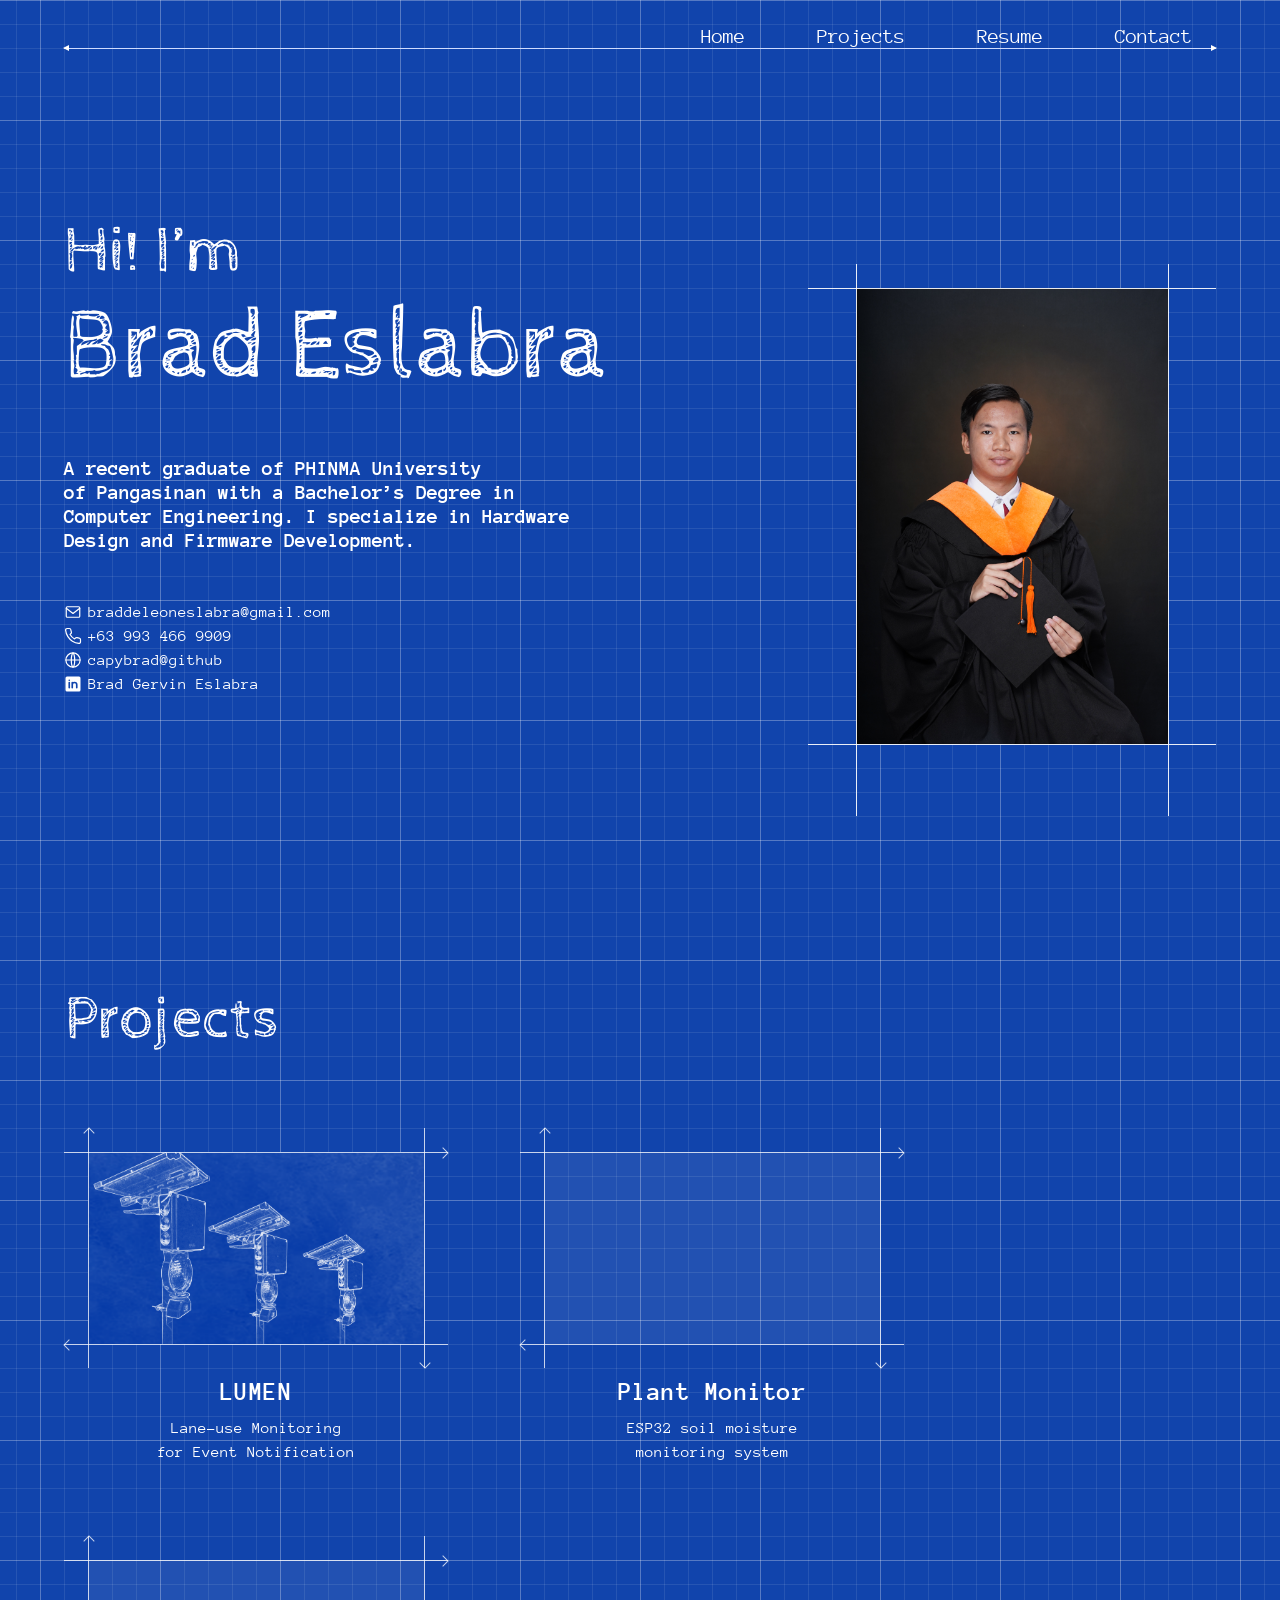
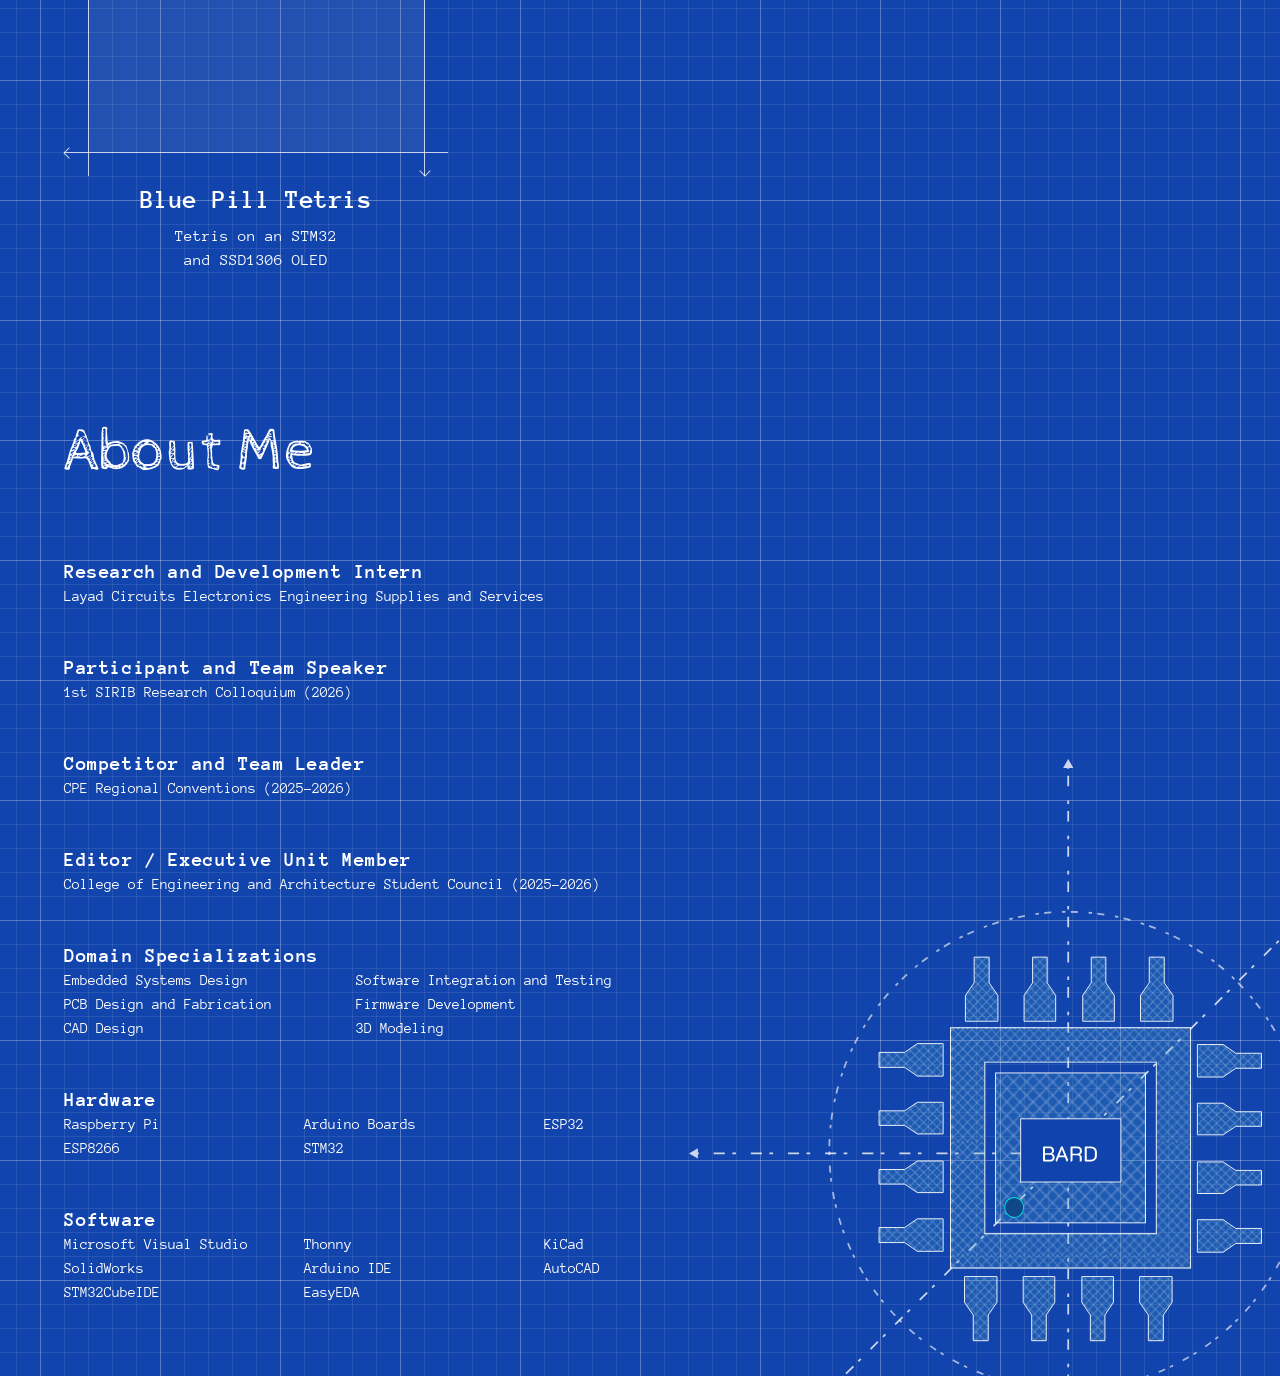
==== index.html @ 010d8a21 "Add files via upload reupload" ====
<!DOCTYPE html>
<html lang="en">
<head>
<meta charset="utf-8">
<meta name="viewport" content="width=device-width, initial-scale=1">
<title>Brad Eslabra | Embedded Systems Engineer</title>
<link rel="preconnect" href="https://fonts.googleapis.com">
<link rel="preconnect" href="https://fonts.gstatic.com" crossorigin>
<link href="https://fonts.googleapis.com/css2?family=Anonymous+Pro:ital,wght@0,400;0,700;1,400;1,700&family=Cabin+Sketch:wght@400;700&display=swap" rel="stylesheet">
<link rel="stylesheet" href="style.css">
</head>
<body>

<header class="top">
  <nav aria-label="Main">
    <a href="#home">Home</a>
    <a href="#projects">Projects</a>
    <a href="Brad Eslabra.pdf">Resume</a>
    <a href="#contact">Contact</a>
  </nav>
  <div class="rule" aria-hidden="true"></div>
</header>

<main class="hero" id="home">
  <section>
    <p class="hi">Hi! I’m</p>
    <h1>Brad Eslabra</h1>
    <p class="bio">A recent graduate of PHINMA University<br>of Pangasinan with a Bachelor’s Degree in<br>Computer Engineering. I specialize in Hardware<br>Design and Firmware Development.</p>

    <ul class="contact" id="contact">
      <li><svg viewBox="0 0 24 24" aria-hidden="true"><rect x="3" y="5" width="18" height="14" rx="1.5"/><path d="M3 7l9 7 9-7"/></svg>
        <a href="mailto:braddeleoneslabra@gmail.com">braddeleoneslabra@gmail.com</a></li>
      <li><svg viewBox="0 0 24 24" aria-hidden="true"><path d="M22 16.92v3a2 2 0 0 1-2.18 2 19.79 19.79 0 0 1-8.63-3.07 19.5 19.5 0 0 1-6-6 19.79 19.79 0 0 1-3.07-8.67A2 2 0 0 1 4.11 2h3a2 2 0 0 1 2 1.72 12.84 12.84 0 0 0 .7 2.81 2 2 0 0 1-.45 2.11L8.09 9.91a16 16 0 0 0 6 6l1.27-1.27a2 2 0 0 1 2.11-.45 12.84 12.84 0 0 0 2.81.7A2 2 0 0 1 22 16.92z"/></svg>
        <a href="tel:+639934669909">+63 993 466 9909</a></li>
      <li><svg viewBox="0 0 24 24" aria-hidden="true"><circle cx="12" cy="12" r="9.5"/><path d="M2.5 12h19M12 2.5c3 3 3 16.5 0 19M12 2.5c-3 3-3 16.5 0 19"/></svg>
        <a href="https://github.com/capybrad" target="_blank" rel="noopener">capybrad@github</a></li>
      <li><svg viewBox="0 0 24 24" aria-hidden="true"><rect x="2" y="2" width="20" height="20" rx="2" fill="currentColor" stroke="none"/><path d="M7 10v7M7 7v.01M11 17v-7M11 13c0-2 1.5-3 3-3s3 1 3 3v4" stroke="#1144ac" stroke-width="2.2"/></svg>
        <a href="https://www.linkedin.com/in/YOUR-PROFILE" target="_blank" rel="noopener">Brad Gervin Eslabra</a></li>
    </ul>
  </section>

  <figure class="photo">
    <span class="m h t" aria-hidden="true"></span><span class="m h b" aria-hidden="true"></span>
    <span class="m v l" aria-hidden="true"></span><span class="m v r" aria-hidden="true"></span>
    <img src="DP107039.JPG" alt="Brad Eslabra in graduation attire">
  </figure>
</main>

<section class="section projects" id="projects">
  <h2 class="title">Projects</h2>
  <div class="grid">
    <a class="card" href="#lumen" data-project="lumen" aria-haspopup="dialog">
      <div class="frame">
        <img src="assets/lumen.png" alt="LUMEN solar-powered road safety nodes" onerror="this.remove()">
        <span class="m h t" aria-hidden="true"></span><span class="m h b" aria-hidden="true"></span><span class="m v l" aria-hidden="true"></span><span class="m v r" aria-hidden="true"></span>
      </div>
      <h3>LUMEN</h3>
      <p>Lane-use Monitoring for Event Notification</p>
    </a>
    <a class="card" href="#plant-monitor" data-project="plant-monitor" aria-haspopup="dialog">
      <div class="frame">
        <img src="assets/plant-monitor.jpg" alt="ESP32 plant monitor" onerror="this.remove()">
        <span class="m h t" aria-hidden="true"></span><span class="m h b" aria-hidden="true"></span><span class="m v l" aria-hidden="true"></span><span class="m v r" aria-hidden="true"></span>
      </div>
      <h3>Plant Monitor</h3>
      <p>ESP32 soil moisture monitoring system</p>
    </a>
    <a class="card" href="#stm32-tetris" data-project="stm32-tetris" aria-haspopup="dialog">
      <div class="frame">
        <img src="assets/tetris.jpg" alt="Blue Pill Tetris" onerror="this.remove()">
        <span class="m h t" aria-hidden="true"></span><span class="m h b" aria-hidden="true"></span><span class="m v l" aria-hidden="true"></span><span class="m v r" aria-hidden="true"></span>
      </div>
      <h3>Blue Pill Tetris</h3>
      <p>Tetris on an STM32 and SSD1306 OLED</p>
    </a>
  </div>
</section>

<section class="section about" id="about">
  <h2 class="title">About Me</h2>
  <div class="content">
      <div class="role"><h3>Research and Development Intern</h3><p>Layad Circuits Electronics Engineering Supplies and Services</p></div>
      <div class="role"><h3>Participant and Team Speaker</h3><p>1st SIRIB Research Colloquium (2026)</p></div>
      <div class="role"><h3>Competitor and Team Leader</h3><p>CPE Regional Conventions (2025-2026)</p></div>
      <div class="role"><h3>Editor / Executive Unit Member</h3><p>College of Engineering and Architecture Student Council (2025-2026)</p></div>
      <div class="group"><h3>Domain Specializations</h3><ul class="list" style="--w:19em"><li>Embedded Systems Design</li><li>Software Integration and Testing</li><li>PCB Design and Fabrication</li><li>Firmware Development</li><li>CAD Design</li><li>3D Modeling</li></ul></div>
      <div class="group"><h3>Hardware</h3><ul class="list"><li>Raspberry Pi</li><li>Arduino Boards</li><li>ESP32</li><li>ESP8266</li><li>STM32</li></ul></div>
      <div class="group"><h3>Software</h3><ul class="list"><li>Microsoft Visual Studio</li><li>Thonny</li><li>KiCad</li><li>SolidWorks</li><li>Arduino IDE</li><li>AutoCAD</li><li>STM32CubeIDE</li><li>EasyEDA</li></ul></div>
  </div>
  <img class="chip" src="Chip.svg" alt="" aria-hidden="true">
</section>



<div class="modal" id="modal" hidden>
  <div class="dialog" role="dialog" aria-modal="true" aria-labelledby="pop-title">
    <div class="pager" aria-hidden="true">
      <span class="prev"><svg viewBox="0 0 20 20" aria-hidden="true"><path d="M16 3 4 10l12 7z"/></svg><svg viewBox="0 0 20 20" aria-hidden="true"><path d="M16 3 4 10l12 7z"/></svg></span>
      <span class="next"><svg viewBox="0 0 20 20" aria-hidden="true"><path d="M16 3 4 10l12 7z"/></svg><svg viewBox="0 0 20 20" aria-hidden="true"><path d="M16 3 4 10l12 7z"/></svg></span>
    </div>
    <button type="button" class="close" aria-label="Close"><svg viewBox="0 0 32 32" aria-hidden="true"><circle cx="16" cy="16" r="14" fill="none" stroke="currentColor" stroke-width="2"/><path d="M10.5 10.5l11 11m0-11l-11 11" stroke="currentColor" stroke-width="3" stroke-linecap="round"/></svg></button>
    <h2 id="pop-title"></h2>
    <ul class="tags"></ul>
    <div class="desc"></div>
    <a class="gh" target="_blank" rel="noopener">View more in GitHub</a>
    <div class="gallery"></div>
    <span class="plus" aria-hidden="true">+<br>+</span>
  </div>
</div>
<script src="script.js" defer></script>

</body>
</html>
---- style.css ----
/* ===== Design tokens ===== */
:root{
  --blue:#1144ac;
  --ink:#fff;
  --mono:"Anonymous Pro",ui-monospace,Menlo,Consolas,monospace;
  --sketch:"Cabin Sketch","Comic Sans MS",cursive;
  --outline:"Cabin Sketch","Comic Sans MS",cursive;

  --u:24px;                                              /* grid unit: every size below is a multiple of this */
  --wrap:min(round(down,100% - 96px,48px),1296px);       /* content width, snapped so its edges sit on grid lines */
  --gut:calc((100% - var(--wrap)) / 2);                  /* side padding that centers the content */
  --pw:312px;--ph:456px;--mk:48px;                       /* photo size and crop-mark overhang */
}
@supports not (width:round(down,10px,5px)){:root{--wrap:min(100% - 96px,1296px)}}

*{box-sizing:border-box}
html{scroll-behavior:smooth}

/* 24px blueprint grid, centered so it lines up with the centered content */
body{
  margin:0;min-height:100vh;color:var(--ink);font-family:var(--mono);line-height:var(--u);
  background-color:var(--blue);
  background-image:
    linear-gradient(rgba(255,255,255,.22) 1px,transparent 1px),
    linear-gradient(90deg,rgba(255,255,255,.22) 1px,transparent 1px),
    linear-gradient(rgba(255,255,255,.09) 1px,transparent 1px),
    linear-gradient(90deg,rgba(255,255,255,.09) 1px,transparent 1px);
  background-size:120px 120px,120px 120px,24px 24px,24px 24px;
  background-position:calc(50% + 60px) 0,calc(50% + 60px) 0,calc(50% + 12px) 0,calc(50% + 12px) 0;
}

/* ===== Navigation ===== */
.top{position:absolute;top:var(--u);left:0;right:0;padding-inline:var(--gut)}
.top nav{display:flex;justify-content:flex-end;gap:calc(var(--u)*3);padding-right:var(--u)}
.top a{color:var(--ink);text-decoration:none;font-size:clamp(15px,1.65vw,23.5px);line-height:var(--u)}
.top a:hover,.top a:focus-visible{text-decoration:underline;text-underline-offset:4px;outline:none}
.rule{position:relative;height:1px;background:#cfdcff}
.rule:before,.rule:after{content:"";position:absolute;top:-3px;border:3.5px solid transparent}
.rule:before{left:-1px;border-right:6px solid #fff;border-left:0}
.rule:after{right:-1px;border-left:6px solid #fff;border-right:0}

/* ===== Hero ===== */
.hero{
  min-height:100vh;min-height:round(up,100vh,var(--u));
  display:grid;grid-template-columns:minmax(0,1fr) calc(var(--pw) + 2*var(--mk));
  column-gap:calc(var(--u)*2);align-items:start;
  padding:calc(var(--u)*9) var(--gut) calc(var(--u)*4)
}
.hi{margin:0;font-family:var(--outline);font-weight:400;font-size:clamp(34px,5vw,66px);line-height:calc(var(--u)*3)}
h1{margin:0;font-family:var(--sketch);font-weight:400;font-size:clamp(48px,7.8vw,108px);line-height:calc(var(--u)*5)}
.bio{margin:calc(var(--u)*2) 0 0;font-weight:700;font-size:clamp(15px,1.65vw,24px);line-height:var(--u)}
.contact{list-style:none;margin:calc(var(--u)*2) 0 0;padding:0;font-size:clamp(14px,1.24vw,17.8px);line-height:var(--u)}
.contact li{display:flex;align-items:center;gap:6px}
.contact a{color:var(--ink);text-decoration:none}
.contact a:hover,.contact a:focus-visible{text-decoration:underline;outline:none}
.contact svg{width:18px;height:18px;flex:none;fill:none;stroke:currentColor;stroke-width:1.6;stroke-linecap:round;stroke-linejoin:round}

/* photo with crop marks on grid lines */
.photo{position:relative;margin:calc(var(--u)*3) var(--mk) 0;width:var(--pw)}
.photo img{display:block;width:var(--pw);height:var(--ph);object-fit:cover;background:#0a2f5c}
.photo .m{position:absolute;background:rgba(255,255,255,.9);pointer-events:none}
.photo .h{height:1px;left:calc(var(--mk)*-1);right:calc(var(--mk)*-1)}
.photo .t{top:0}.photo .b{bottom:-1px}
.photo .v{width:1px;top:calc(var(--u)*-1);bottom:calc(var(--u)*-3)}
.photo .l{left:0}.photo .r{right:-1px}

/* ===== Shared sections ===== */
.section{position:relative;min-height:100vh;min-height:round(up,100vh,var(--u));padding:calc(var(--u)*3) var(--gut)}
.title{margin:0 0 calc(var(--u)*3);font-family:var(--sketch);font-weight:400;font-size:clamp(38px,4.7vw,68px);line-height:calc(var(--u)*3)}

/* ===== Projects ===== */
.grid{display:grid;grid-template-columns:repeat(auto-fit,minmax(min(100%,384px),384px));gap:calc(var(--u)*3);justify-content:start}
.card{--line:rgba(255,255,255,.75);display:block;color:var(--ink);text-decoration:none;text-align:center}
.card:hover,.card:focus-visible{--line:#fff;outline:none}
.card:hover h3,.card:focus-visible h3{text-decoration:underline;text-underline-offset:6px}
.frame{position:relative;margin:var(--u);height:calc(var(--u)*8);background:rgba(255,255,255,.07)}
.frame img{display:block;width:100%;height:100%;object-fit:cover}
.frame .m{position:absolute;background:var(--line);pointer-events:none}
.frame .h{height:1px;left:calc(var(--u)*-1);right:calc(var(--u)*-1)}
.frame .t{top:0}.frame .b{bottom:-1px}
.frame .v{width:1px;top:calc(var(--u)*-1);bottom:calc(var(--u)*-1)}
.frame .l{left:0}.frame .r{right:-1px}
.frame .m:after{content:"";position:absolute;width:7px;height:7px;border:solid var(--line);border-width:0 1px 1px 0}
.frame .h.t:after{right:1px;top:-3px;transform:rotate(-45deg)}
.frame .h.b:after{left:1px;top:-3px;transform:rotate(135deg)}
.frame .v.l:after{top:1px;left:-3px;transform:rotate(-135deg)}
.frame .v.r:after{bottom:1px;left:-3px;transform:rotate(45deg)}
.card h3{margin:0;font-size:clamp(20px,2vw,29px);font-weight:700;letter-spacing:.02em;line-height:calc(var(--u)*2)}
.card p{margin:0 auto;max-width:24ch;font-size:clamp(14px,1.25vw,18px);line-height:var(--u);text-wrap:balance}

/* ===== About Me ===== */
.about{overflow:hidden}
.about .content{position:relative;z-index:1;max-width:calc(var(--u)*32)}
.role{margin:0 0 calc(var(--u)*2)}
.role h3,.group h3{margin:0;font-size:clamp(17px,1.55vw,22px);font-weight:700;letter-spacing:.03em;line-height:var(--u)}
.role p{margin:0;font-size:clamp(14px,1.2vw,17px);line-height:var(--u)}
.group{margin-top:calc(var(--u)*2)}
.list{list-style:none;margin:0;padding:0;display:grid;grid-template-columns:repeat(auto-fill,var(--w,240px));font-size:clamp(14px,1.2vw,17px);line-height:var(--u)}
.chip{position:absolute;right:-2.2vw;bottom:-5.3vw;width:48.4vw;max-width:none;height:auto;pointer-events:none}

/* ===== Responsive ===== */
@media (max-width:1100px){.bio br{display:none}}
@media (max-width:1000px){.chip{opacity:.2;width:90vw;right:-20vw;bottom:-10vw}}
@media (max-width:860px){
  :root{--pw:264px;--ph:384px;--mk:24px}
  .top nav{justify-content:center;gap:var(--u);padding-right:0}
  .hero{grid-template-columns:1fr;padding-top:calc(var(--u)*6)}
  .photo{margin-top:calc(var(--u)*3)}
  h1{line-height:calc(var(--u)*3)}
}
@media (max-width:560px){:root{--wrap:round(down,100% - 48px,24px)}}
@supports not (width:round(down,10px,5px)){@media (max-width:560px){:root{--wrap:100% - 48px}}}
@media (prefers-reduced-motion:reduce){html{scroll-behavior:auto}}

/* ===== Project pop-up ===== */
.modal{position:fixed;inset:0;z-index:50;display:flex;padding:var(--u);overflow:auto;background:rgba(6,24,66,.78);animation:fade .15s ease-out}
.modal[hidden]{display:none}
.dialog{--pop:#164a91;--line:var(--pop);position:relative;width:min(912px,100%);margin:auto;background:#f6f8fc;color:var(--pop);padding:calc(var(--u)*2) calc(var(--u)*2) calc(var(--u)*4);box-shadow:0 24px 80px rgba(0,0,0,.4);animation:rise .18s ease-out}
.dialog h2{margin:0;padding-right:calc(var(--u)*8);font-size:clamp(40px,7.5vw,72px);font-weight:700;letter-spacing:.04em;line-height:calc(var(--u)*3)}
.tags{display:flex;flex-wrap:wrap;gap:0 calc(var(--u)*2);margin:var(--u) 0 0;padding:0;list-style:none;font-style:italic;font-size:17px;line-height:var(--u)}
.desc{max-width:44em;margin-top:var(--u);font-size:17px;line-height:var(--u)}
.desc p{margin:0 0 var(--u)}
.desc b{font-weight:700}
.gh{display:inline-block;color:var(--pop);font-style:italic;font-weight:700;font-size:17px;text-decoration:underline;text-underline-offset:4px}
.gallery{display:flex;flex-wrap:wrap;gap:0 var(--u);margin-top:var(--u)}
.dialog .frame{background:rgba(22,74,145,.06)}
.gallery .frame{width:min(288px,calc(100% - 48px));height:auto;aspect-ratio:3/2}
.close{position:absolute;top:var(--u);right:var(--u);width:32px;height:32px;padding:0;border:0;background:none;color:var(--pop);cursor:pointer}
.pager{position:absolute;top:calc(var(--u)*2);right:calc(var(--u)*5);display:flex;gap:var(--u)}
.pager span{display:flex;gap:12px;color:var(--pop)}
.pager svg{width:20px;height:20px}
.pager path{fill:none;stroke:currentColor;stroke-width:1.6;stroke-linejoin:round}
.pager svg+svg path{fill:currentColor}
.pager .next svg{transform:scaleX(-1)}
.close:focus-visible,.gh:focus-visible{outline:2px solid var(--pop);outline-offset:4px}
.plus{position:absolute;right:calc(var(--u)*2);bottom:calc(var(--u)*2);font-size:32px;font-weight:700;line-height:32px;text-align:center}
@keyframes fade{from{opacity:0}}
@keyframes rise{from{opacity:0;transform:translateY(12px)}}
@media (max-width:700px){
  .dialog{padding:var(--u) var(--u) calc(var(--u)*3)}
  .pager{position:static;margin:0 calc(var(--u)*2) var(--u) 0}
  .dialog h2{padding-right:0}
}
@media (prefers-reduced-motion:reduce){.modal,.dialog{animation:none}}
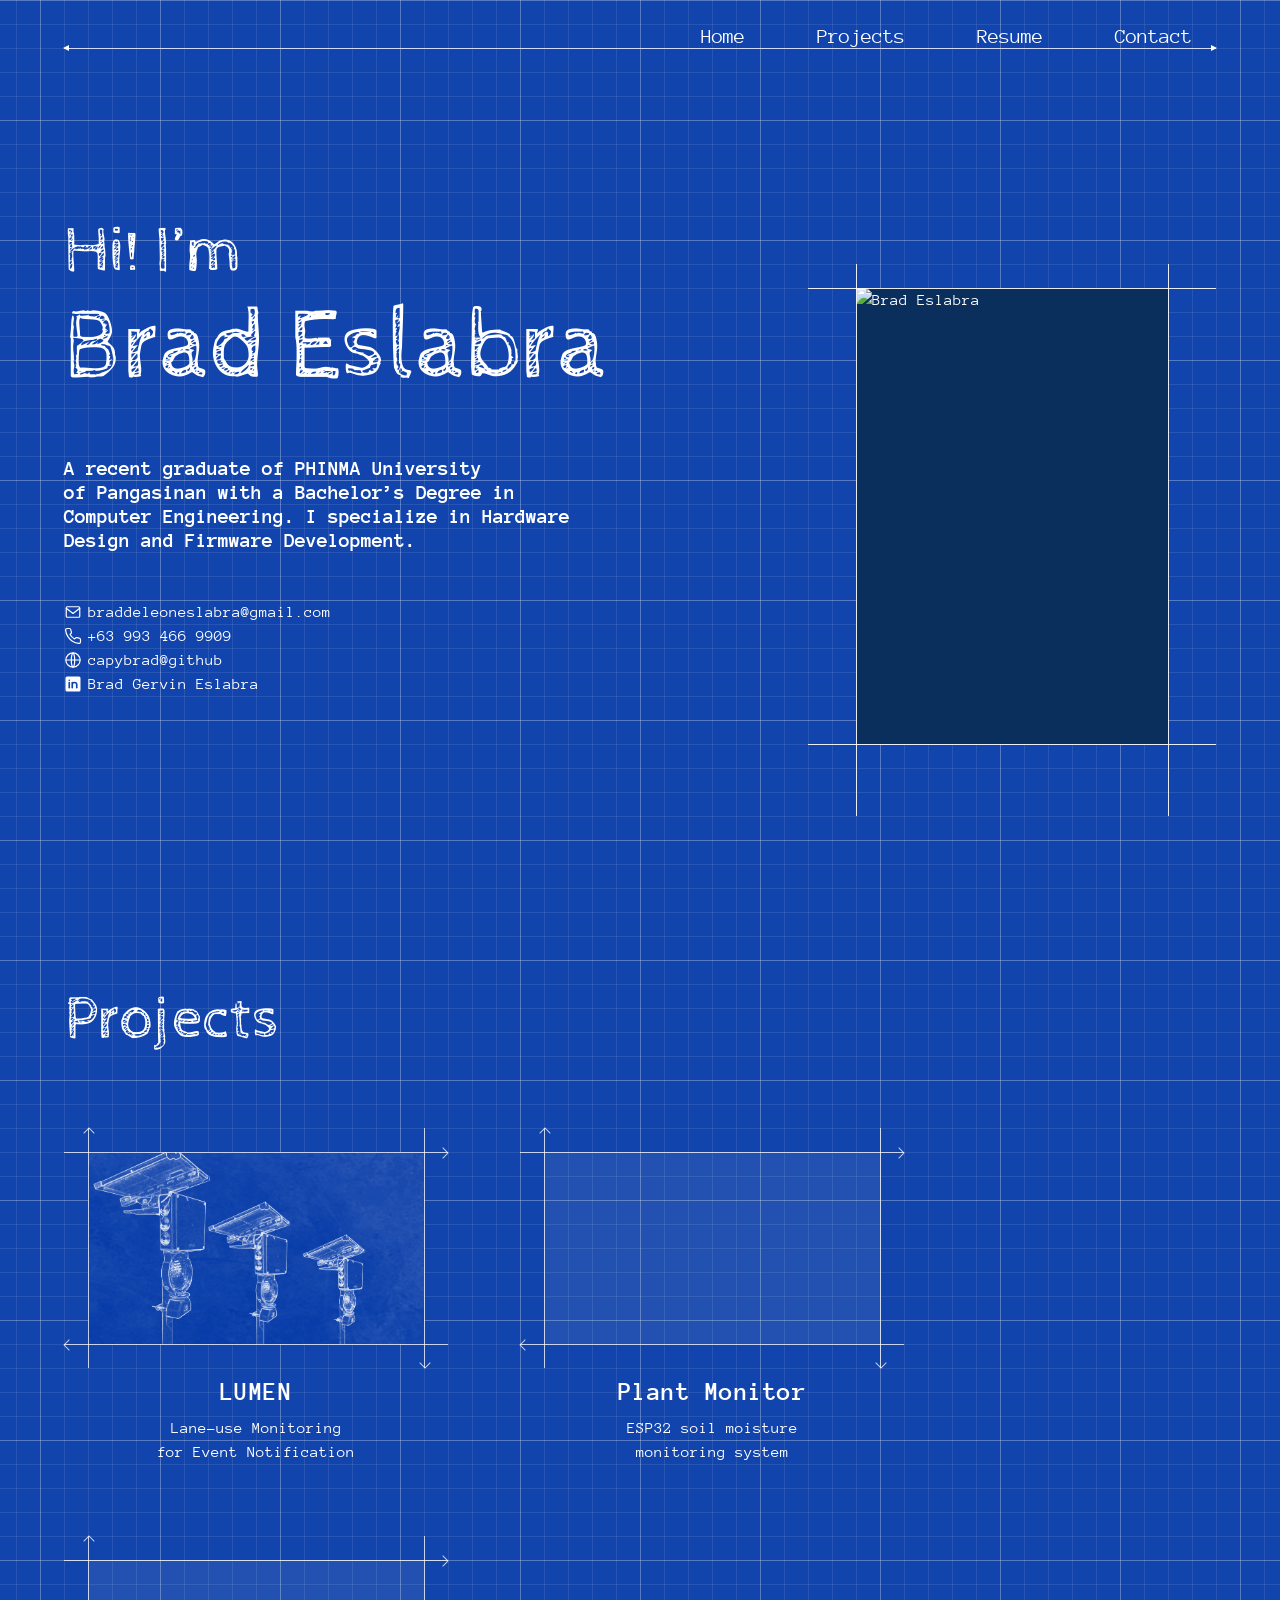
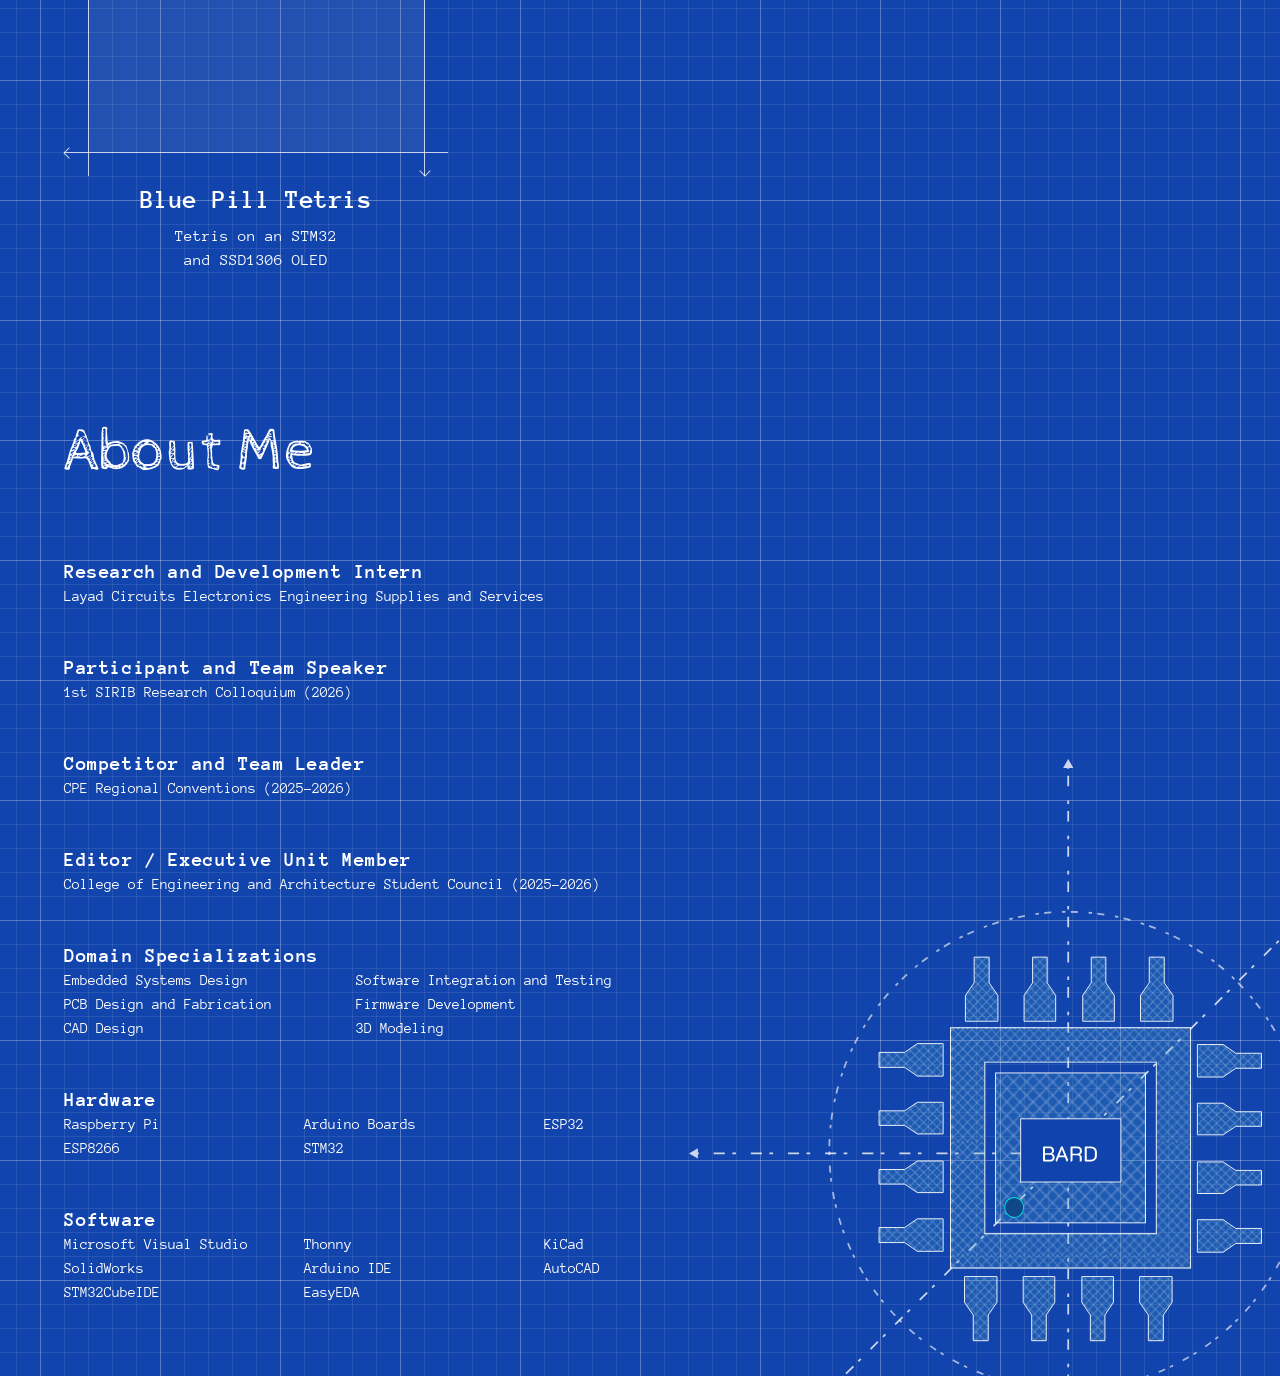
==== commit b7c0d0da: "Update index.html" ====
--- a/index.html
+++ b/index.html
@@ -42,7 +42,7 @@
   <figure class="photo">
     <span class="m h t" aria-hidden="true"></span><span class="m h b" aria-hidden="true"></span>
     <span class="m v l" aria-hidden="true"></span><span class="m v r" aria-hidden="true"></span>
-    <img src="DP107039.JPG" alt="Brad Eslabra in graduation attire">
+    <img src="assets/MyPic.JPG" alt="Brad Eslabra">
   </figure>
 </main>
 
@@ -110,4 +110,4 @@
 <script src="script.js" defer></script>
 
 </body>
-</html>+</html>
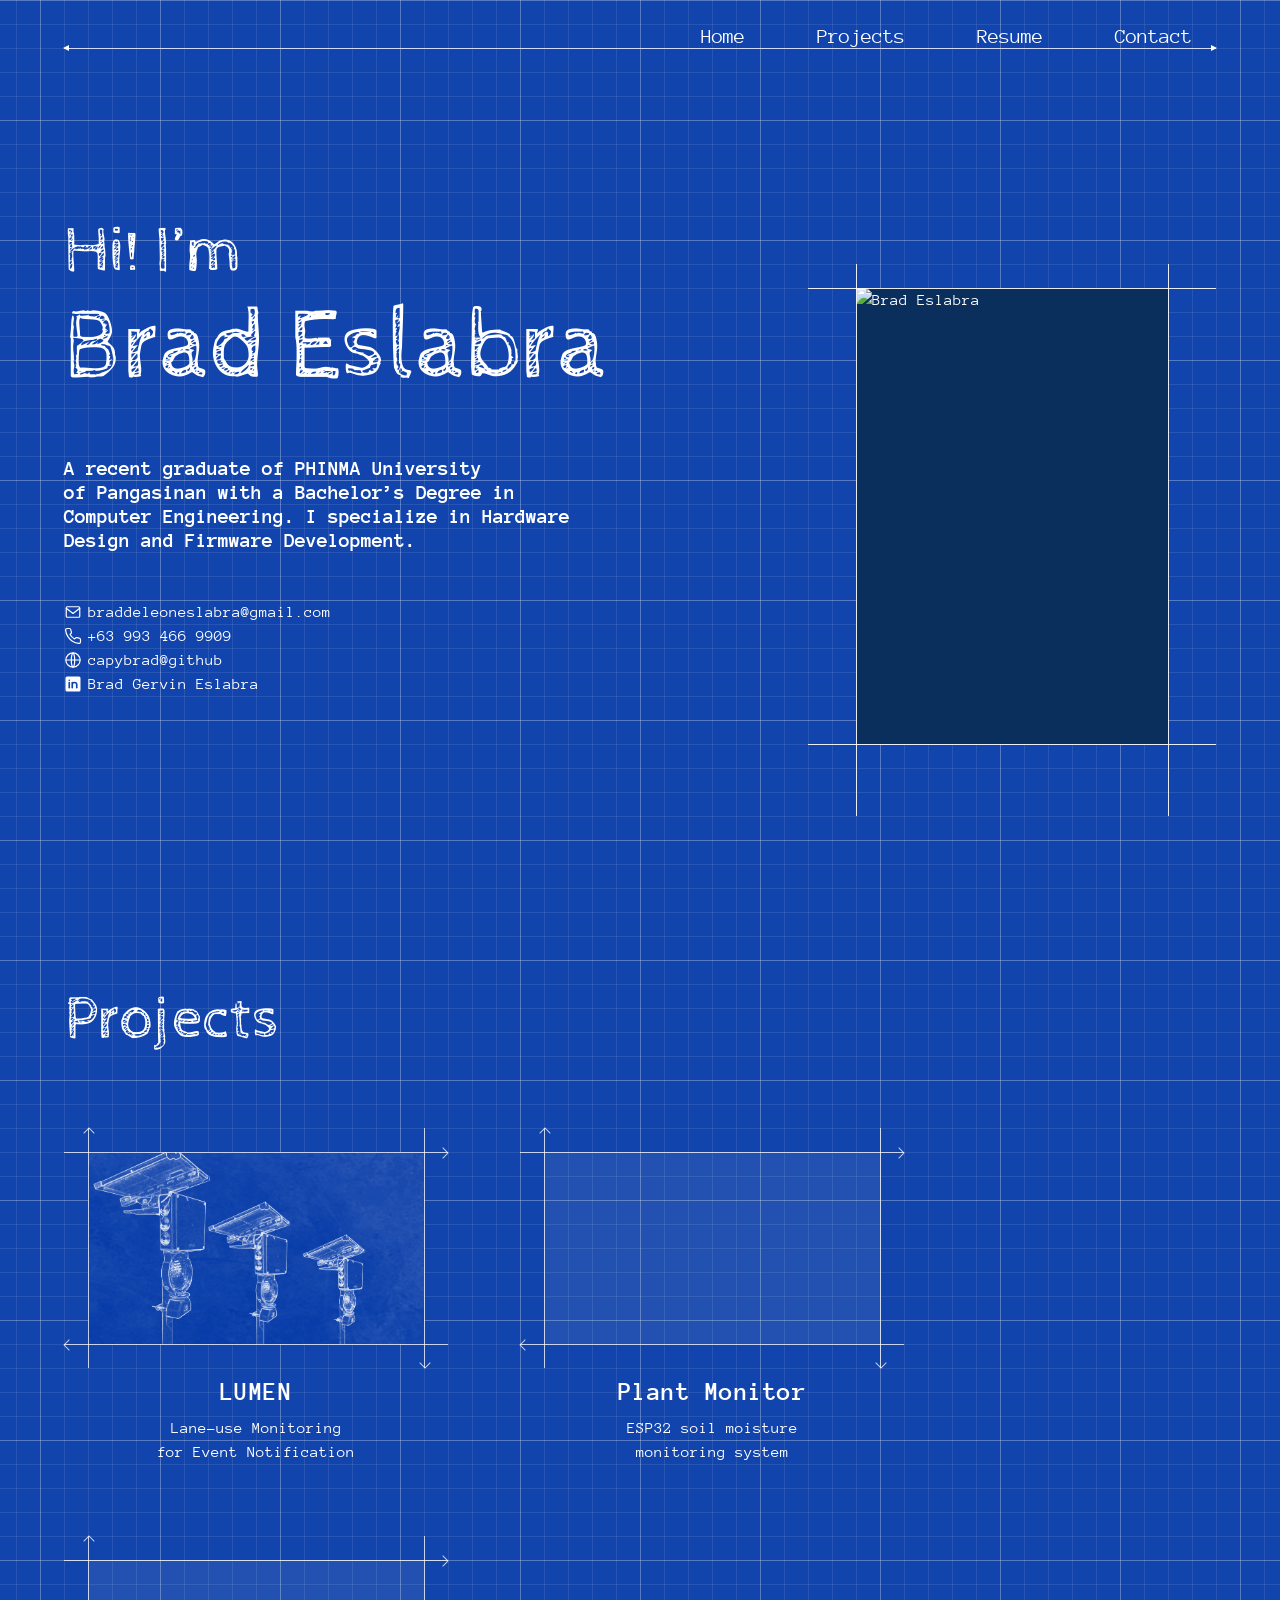
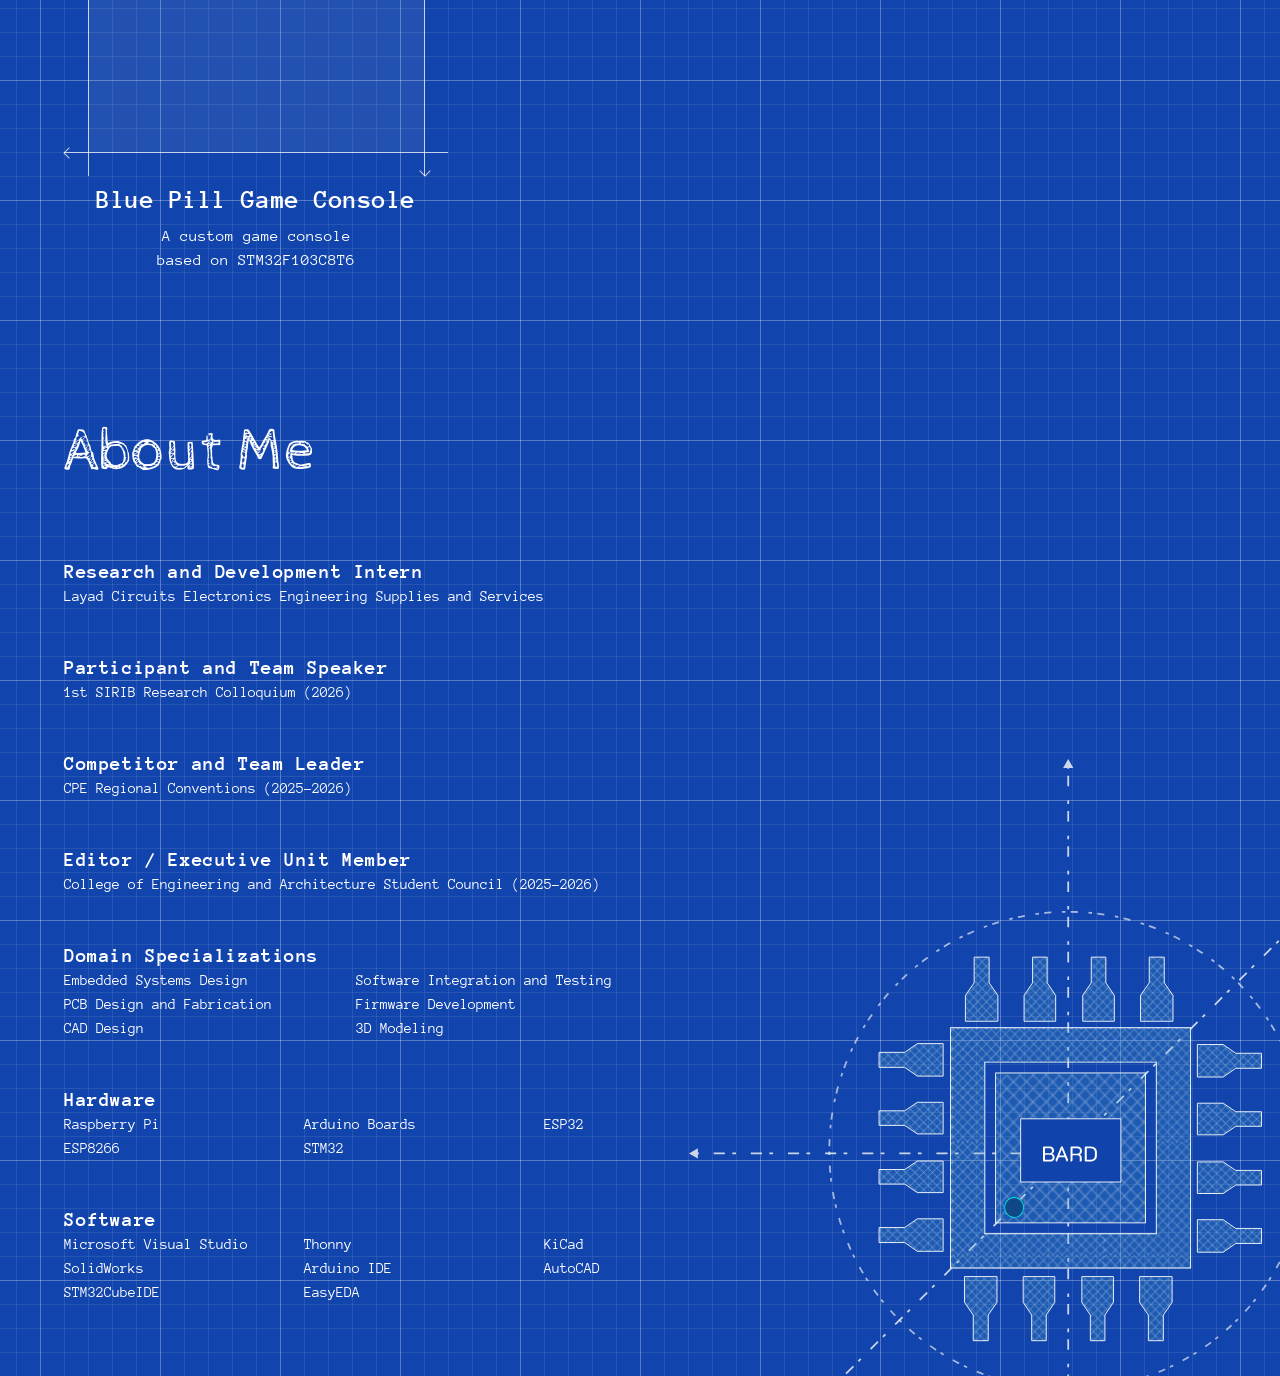
==== commit fbe28970: "Update index.html" ====
--- a/index.html
+++ b/index.html
@@ -70,8 +70,8 @@
         <img src="assets/tetris.jpg" alt="Blue Pill Tetris" onerror="this.remove()">
         <span class="m h t" aria-hidden="true"></span><span class="m h b" aria-hidden="true"></span><span class="m v l" aria-hidden="true"></span><span class="m v r" aria-hidden="true"></span>
       </div>
-      <h3>Blue Pill Tetris</h3>
-      <p>Tetris on an STM32 and SSD1306 OLED</p>
+      <h3>Blue Pill Game Console</h3>
+      <p>A custom game console based on STM32F103C8T6</p>
     </a>
   </div>
 </section>
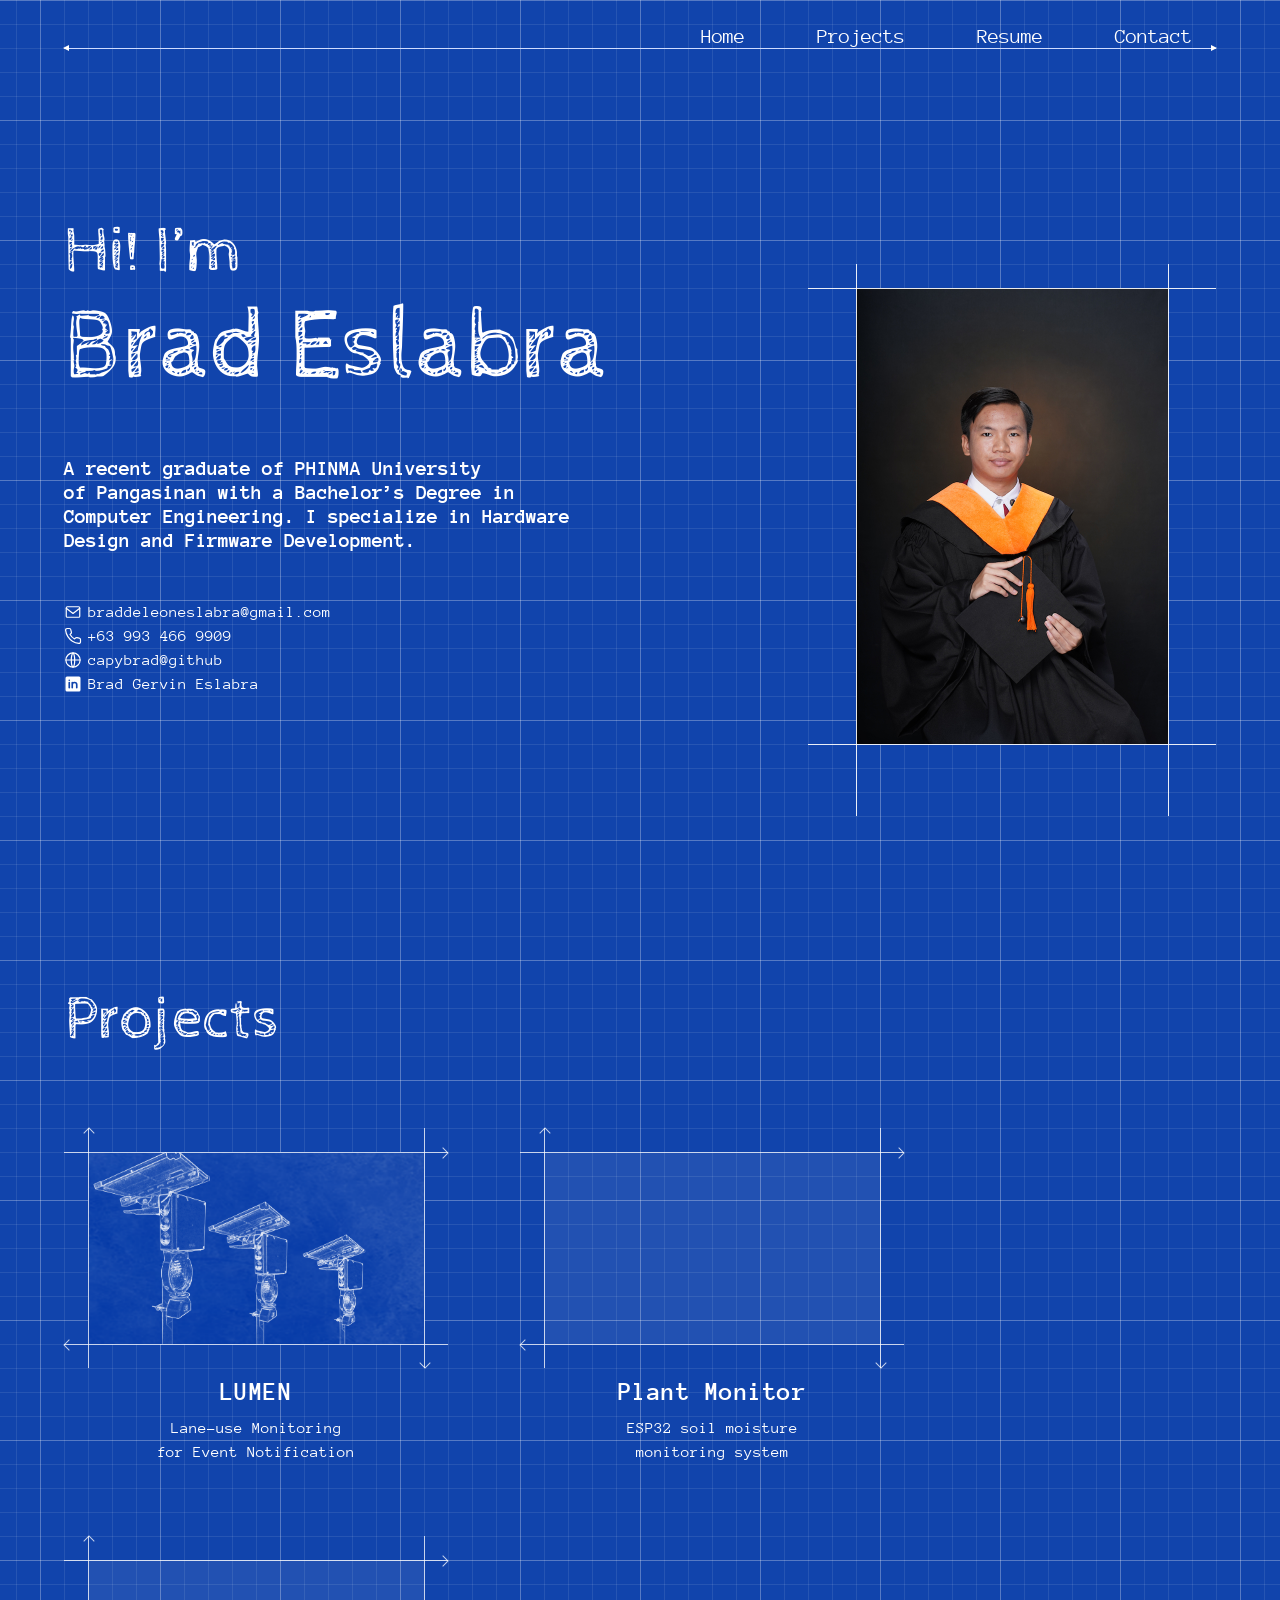
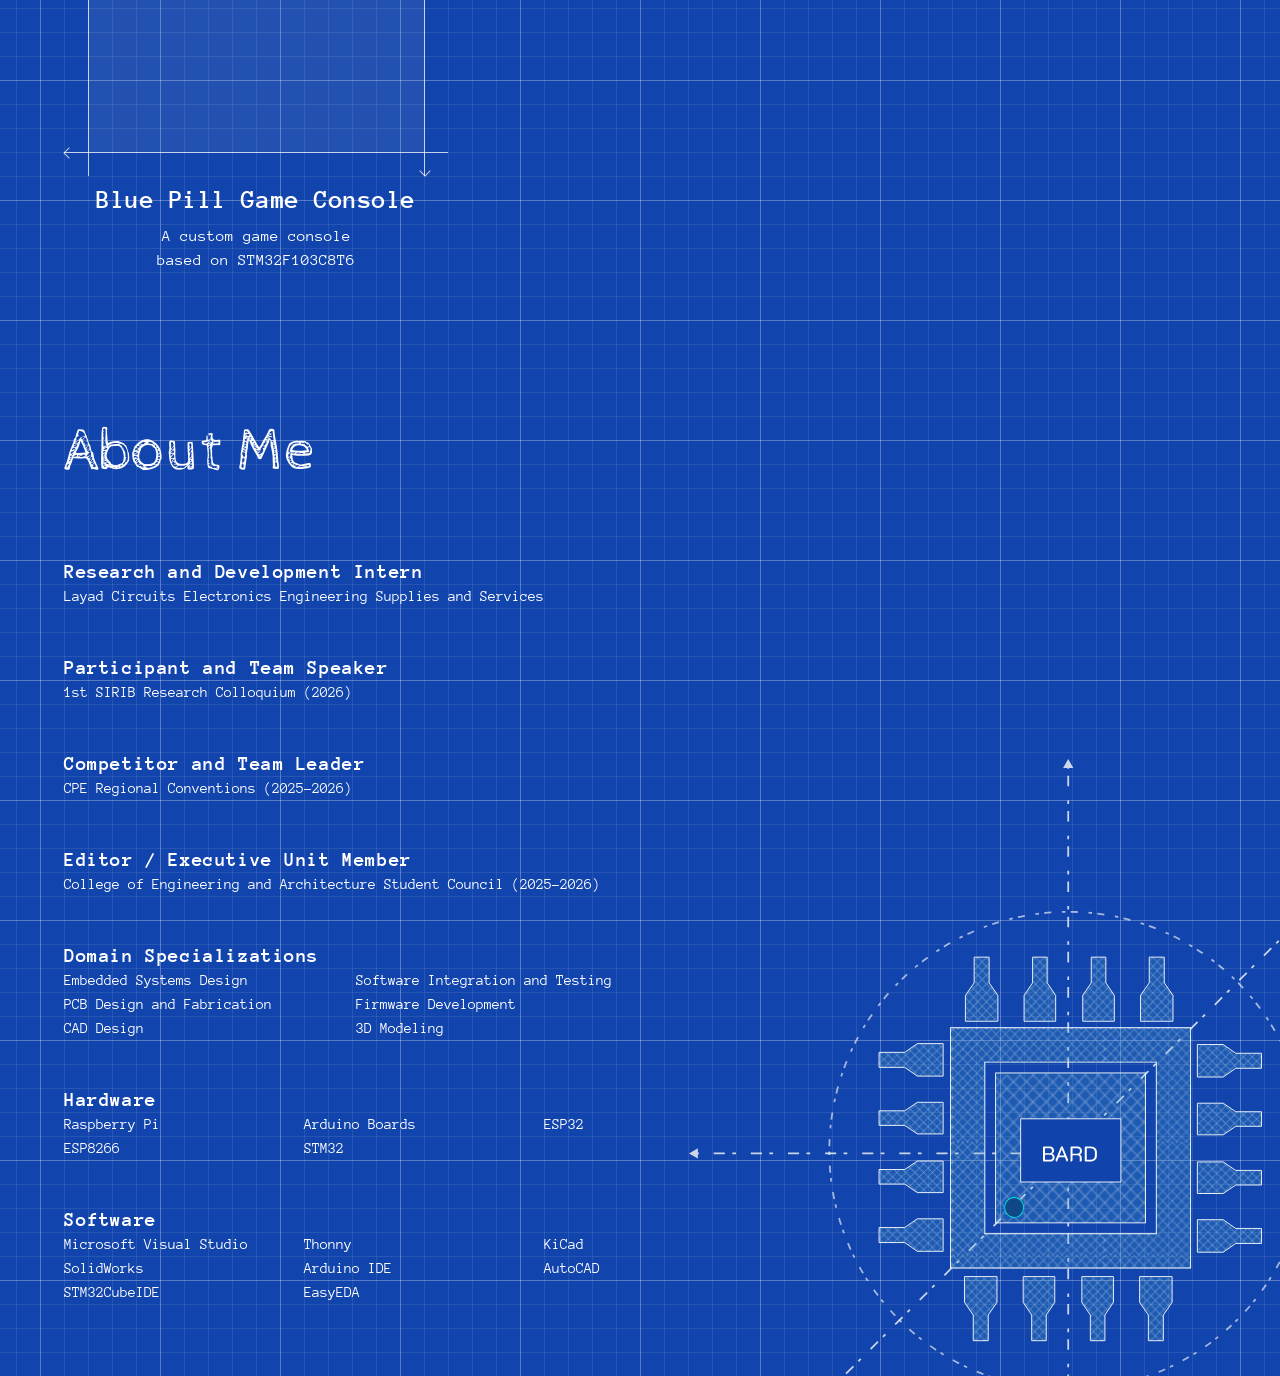
==== commit 5aca5e94: "Update index.html" ====
--- a/index.html
+++ b/index.html
@@ -35,14 +35,14 @@
       <li><svg viewBox="0 0 24 24" aria-hidden="true"><circle cx="12" cy="12" r="9.5"/><path d="M2.5 12h19M12 2.5c3 3 3 16.5 0 19M12 2.5c-3 3-3 16.5 0 19"/></svg>
         <a href="https://github.com/capybrad" target="_blank" rel="noopener">capybrad@github</a></li>
       <li><svg viewBox="0 0 24 24" aria-hidden="true"><rect x="2" y="2" width="20" height="20" rx="2" fill="currentColor" stroke="none"/><path d="M7 10v7M7 7v.01M11 17v-7M11 13c0-2 1.5-3 3-3s3 1 3 3v4" stroke="#1144ac" stroke-width="2.2"/></svg>
-        <a href="https://www.linkedin.com/in/YOUR-PROFILE" target="_blank" rel="noopener">Brad Gervin Eslabra</a></li>
+        <a href="www.linkedin.com/in/brad-gervin-eslabra-218531422" target="_blank" rel="noopener">Brad Gervin Eslabra</a></li>
     </ul>
   </section>
 
   <figure class="photo">
     <span class="m h t" aria-hidden="true"></span><span class="m h b" aria-hidden="true"></span>
     <span class="m v l" aria-hidden="true"></span><span class="m v r" aria-hidden="true"></span>
-    <img src="assets/MyPic.JPG" alt="Brad Eslabra">
+    <img src="assets/MyPic.jpg" alt="Brad Eslabra">
   </figure>
 </main>
 
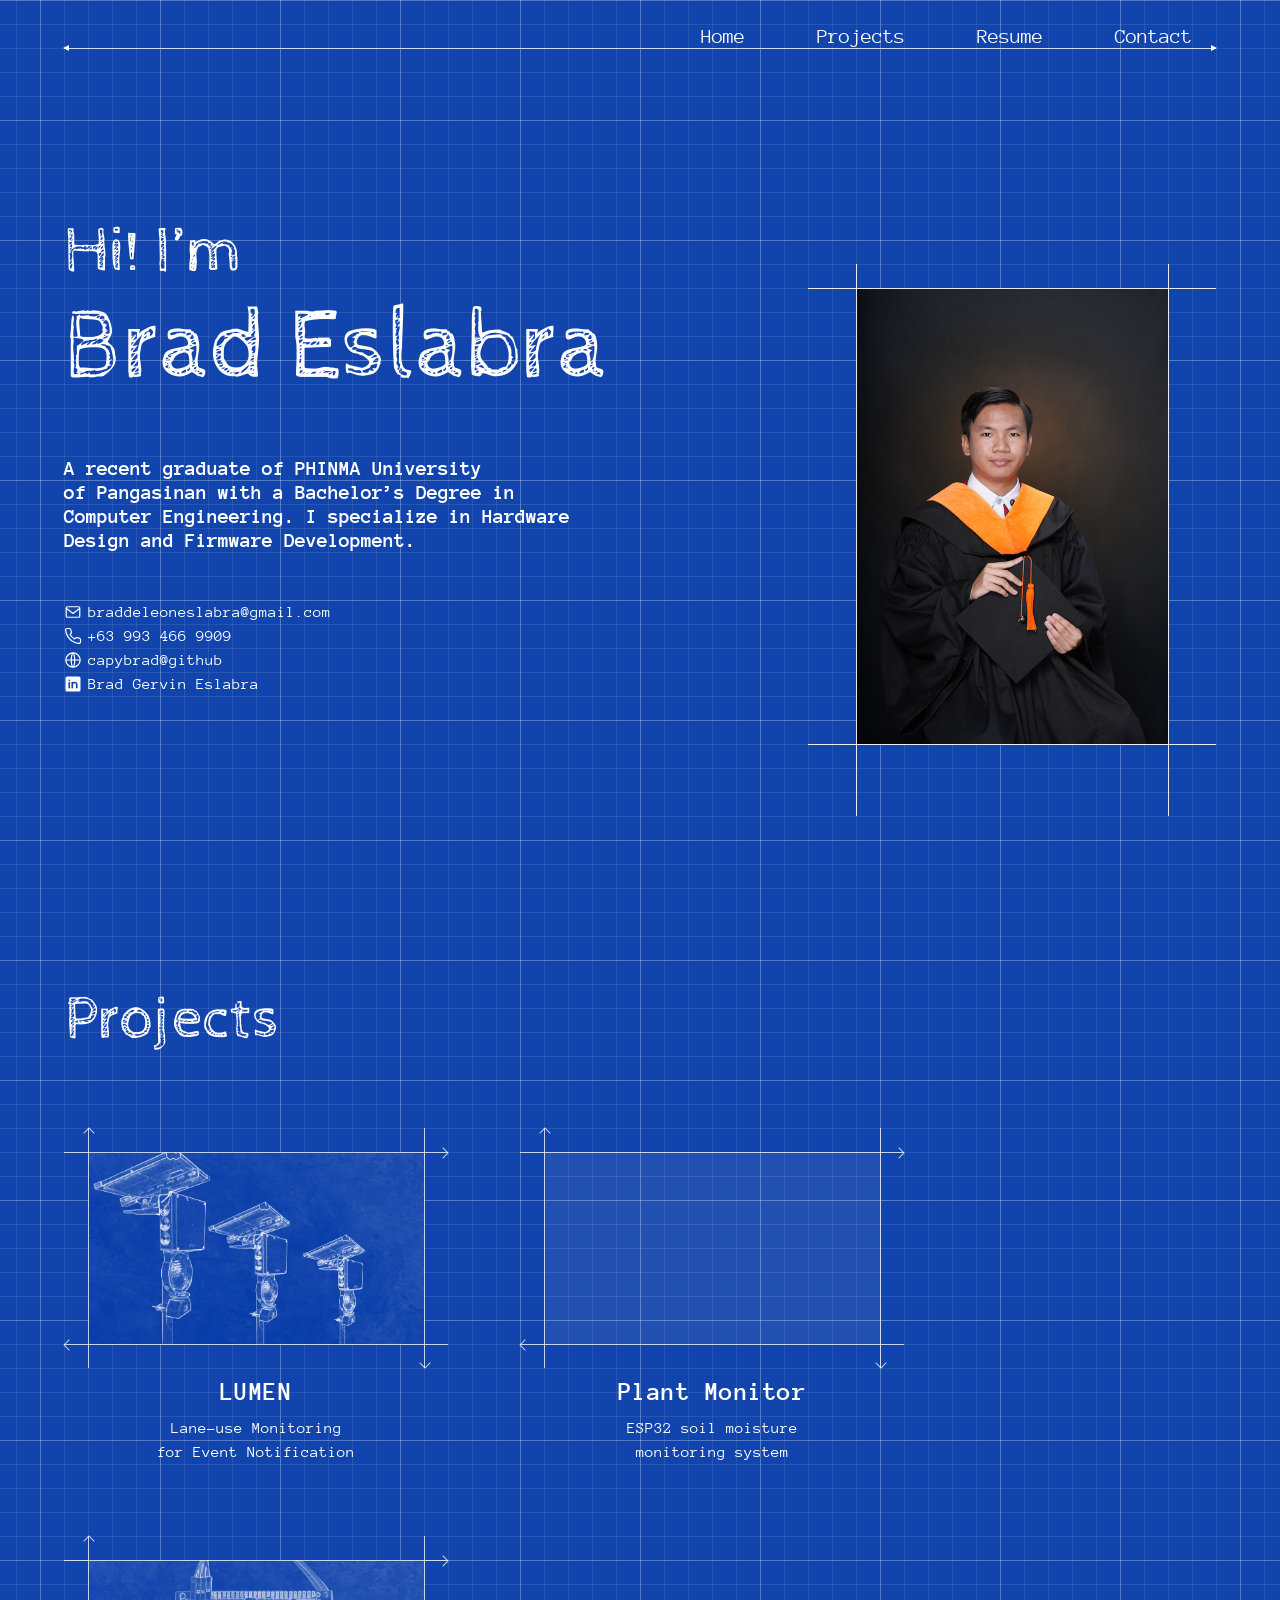
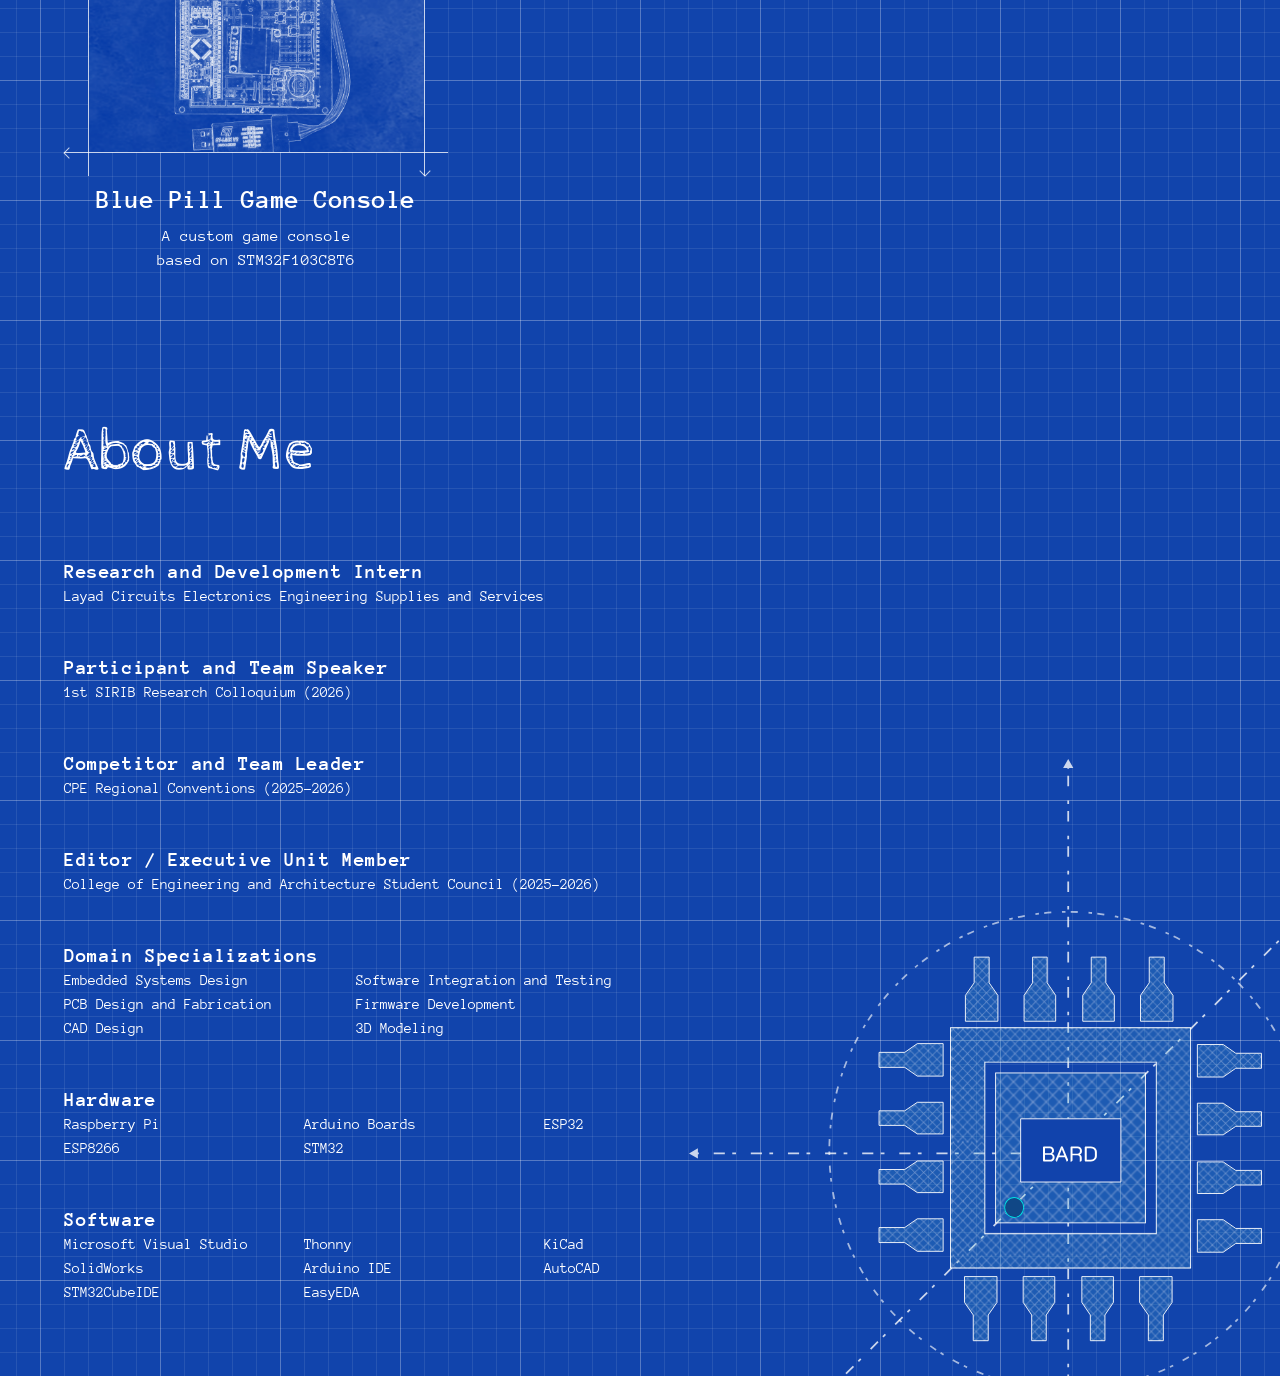
==== commit 53277434: "Fix HTML encoding issues in index.html" ====
--- a/index.html
+++ b/index.html
@@ -67,7 +67,7 @@
     </a>
     <a class="card" href="#stm32-tetris" data-project="stm32-tetris" aria-haspopup="dialog">
       <div class="frame">
-        <img src="assets/tetris.jpg" alt="Blue Pill Tetris" onerror="this.remove()">
+        <img src="assets/bluepillblueprint.png" alt="Blue Pill Console" onerror="this.remove()">
         <span class="m h t" aria-hidden="true"></span><span class="m h b" aria-hidden="true"></span><span class="m v l" aria-hidden="true"></span><span class="m v r" aria-hidden="true"></span>
       </div>
       <h3>Blue Pill Game Console</h3>
